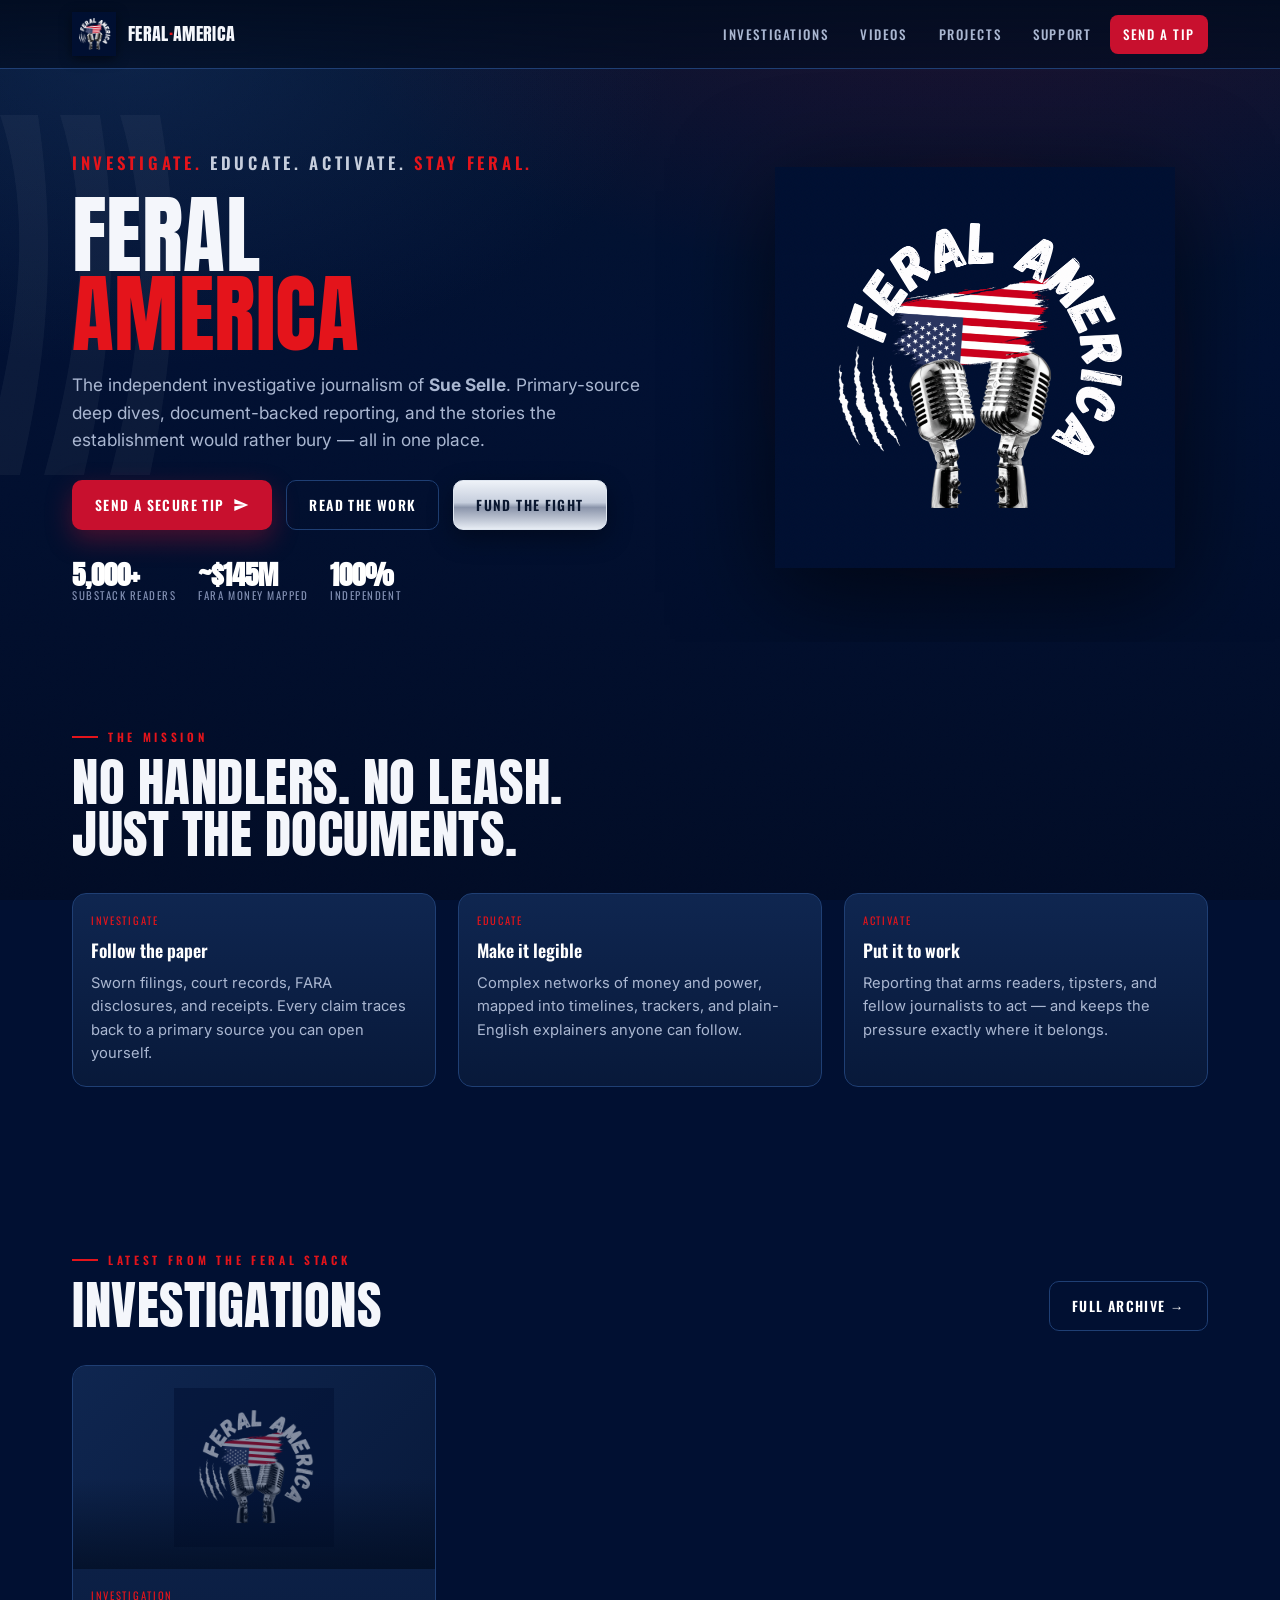
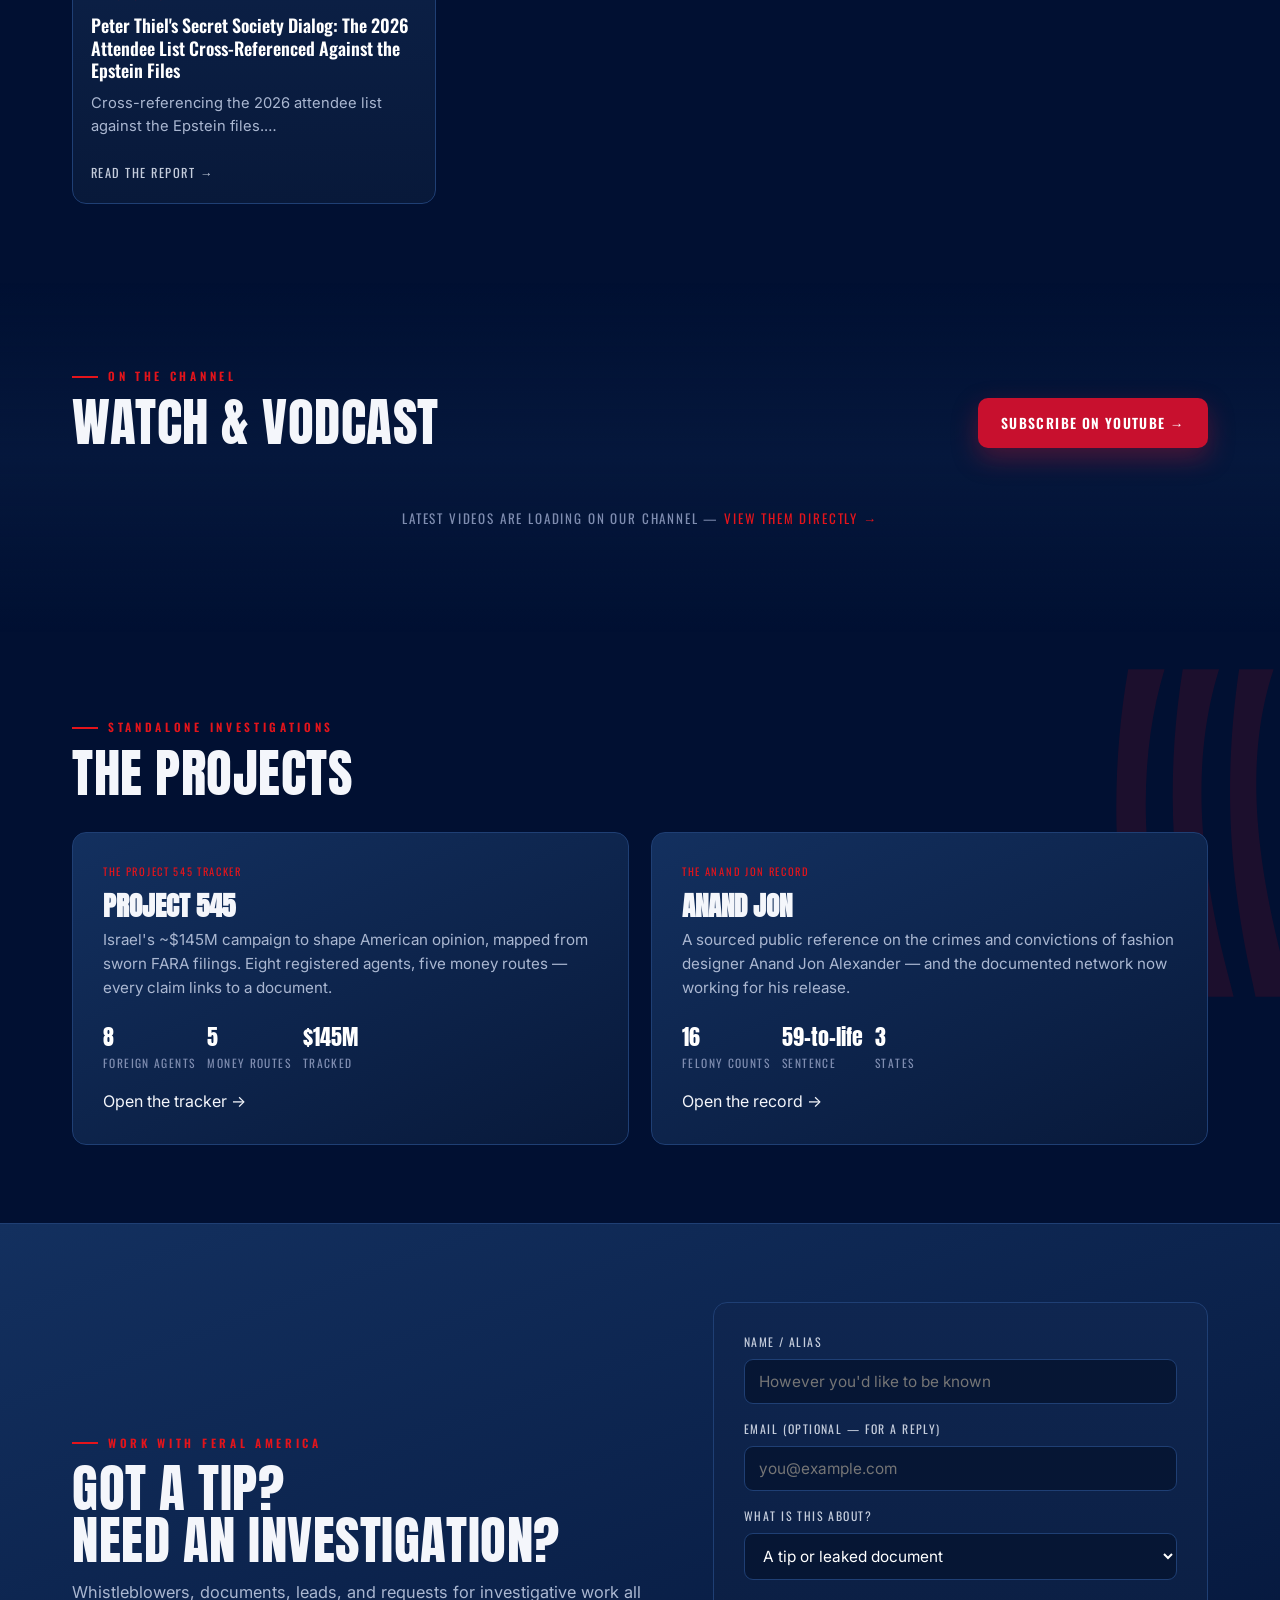
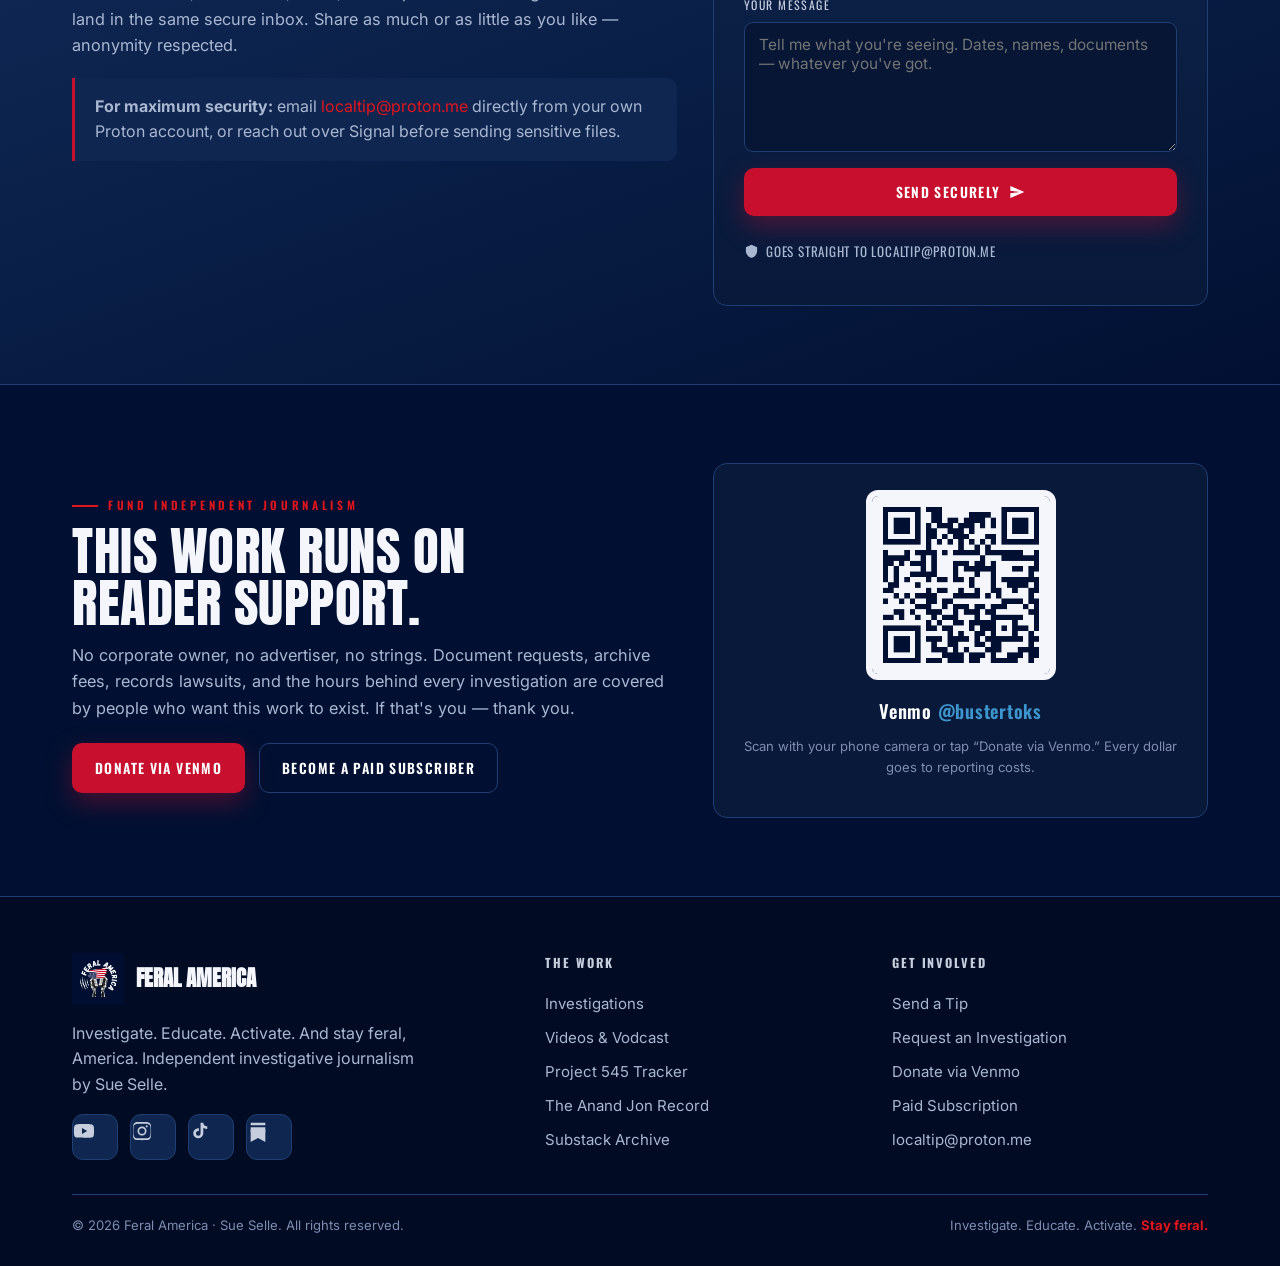
==== stayferalamerica/index.html @ ba4712e1 "Add files via upload" ====
<!DOCTYPE html>
<html lang="en">
<head>
<meta charset="UTF-8">
<meta name="viewport" content="width=device-width, initial-scale=1">
<title>Feral America — Investigate. Educate. Activate.</title>
<meta name="description" content="Feral America is the independent investigative journalism of Sue Selle. Deep dives, primary-source reporting, FARA investigations, and the Epstein files. Investigate. Educate. Activate. And stay feral, America.">
<meta name="author" content="Sue Selle">
<link rel="canonical" href="https://stayferalamerica.com/">
<!-- Open Graph -->
<meta property="og:type" content="website">
<meta property="og:title" content="Feral America — Investigate. Educate. Activate.">
<meta property="og:description" content="Independent investigative journalism by Sue Selle. Every claim links to a document.">
<meta property="og:image" content="https://stayferalamerica.com/assets/feral-logo.png">
<meta property="og:url" content="https://stayferalamerica.com/">
<meta name="twitter:card" content="summary_large_image">
<!-- Icons -->
<link rel="icon" type="image/png" sizes="32x32" href="assets/favicon-32.png">
<link rel="apple-touch-icon" href="assets/apple-touch-icon.png">
<!-- Fonts -->
<link rel="preconnect" href="https://fonts.googleapis.com">
<link rel="preconnect" href="https://fonts.gstatic.com" crossorigin>
<link href="https://fonts.googleapis.com/css2?family=Anton&family=Oswald:wght@400;500;600;700&family=Inter:wght@400;500;600&display=swap" rel="stylesheet">
<link rel="stylesheet" href="css/styles.css">
</head>
<body>

<!-- ============ NAV ============ -->
<header class="nav">
  <div class="nav-inner">
    <a class="brand" href="/">
      <img src="assets/feral-logo.png" alt="Feral America logo">
      <span>FERAL<b>·</b>AMERICA</span>
    </a>
    <button class="nav-toggle" aria-label="Menu">☰</button>
    <nav class="nav-links">
      <a href="#investigations">Investigations</a>
      <a href="#videos">Videos</a>
      <a href="#projects">Projects</a>
      <a href="#support">Support</a>
      <a class="nav-cta" href="#request">Send a Tip</a>
    </nav>
  </div>
</header>

<!-- ============ HERO ============ -->
<section class="hero">
  <div class="claw" style="top:8%;left:-40px" aria-hidden="true">
    <svg width="220" height="360" viewBox="0 0 220 360"><g>
      <path d="M40 0 C70 90 66 200 20 360 L60 360 C96 210 92 96 78 0 Z"/>
      <path d="M100 0 C130 96 126 210 84 360 L124 360 C158 214 156 100 140 0 Z"/>
      <path d="M160 0 C190 100 188 214 150 360 L190 360 C220 218 218 104 200 0 Z"/>
    </g></svg>
  </div>
  <div class="wrap">
    <div class="hero-grid">
      <div class="reveal in">
        <p class="tagline"><b>Investigate.</b> Educate. Activate. <b>Stay feral.</b></p>
        <h1>FERAL<br><span class="red">AMERICA</span></h1>
        <p class="intro">The independent investigative journalism of <strong>Sue Selle</strong>. Primary-source deep dives, document-backed reporting, and the stories the establishment would rather bury — all in one place.</p>
        <div class="hero-cta">
          <a class="btn btn-red" href="#request">Send a Secure Tip
            <svg width="16" height="16" viewBox="0 0 24 24" fill="currentColor"><path d="M2 21l21-9L2 3v7l15 2-15 2z"/></svg>
          </a>
          <a class="btn btn-ghost" href="#investigations">Read the Work</a>
          <a class="btn btn-chrome" href="#support">Fund the Fight</a>
        </div>
        <div class="hero-badges">
          <div class="hero-badge"><b>5,000+</b><span>Substack Readers</span></div>
          <div class="hero-badge"><b>~$145M</b><span>FARA Money Mapped</span></div>
          <div class="hero-badge"><b>100%</b><span>Independent</span></div>
        </div>
      </div>
      <div class="hero-art reveal in">
        <div class="halo"></div>
        <img src="assets/feral-logo.png" alt="Feral America">
      </div>
    </div>
  </div>
</section>

<!-- ============ MISSION ============ -->
<section id="mission">
  <div class="wrap">
    <div class="section-head">
      <div>
        <p class="eyebrow reveal">The Mission</p>
        <h2 class="title reveal">No handlers. No leash.<br>Just the documents.</h2>
      </div>
    </div>
    <div class="grid cols-3">
      <div class="card reveal" style="padding:0">
        <div class="body">
          <span class="kicker">Investigate</span>
          <h3>Follow the paper</h3>
          <p>Sworn filings, court records, FARA disclosures, and receipts. Every claim traces back to a primary source you can open yourself.</p>
        </div>
      </div>
      <div class="card reveal" style="padding:0">
        <div class="body">
          <span class="kicker">Educate</span>
          <h3>Make it legible</h3>
          <p>Complex networks of money and power, mapped into timelines, trackers, and plain-English explainers anyone can follow.</p>
        </div>
      </div>
      <div class="card reveal" style="padding:0">
        <div class="body">
          <span class="kicker">Activate</span>
          <h3>Put it to work</h3>
          <p>Reporting that arms readers, tipsters, and fellow journalists to act — and keeps the pressure exactly where it belongs.</p>
        </div>
      </div>
    </div>
  </div>
</section>

<!-- ============ INVESTIGATIONS (Substack) ============ -->
<section id="investigations">
  <div class="wrap">
    <div class="section-head">
      <div>
        <p class="eyebrow reveal">Latest from the Feral Stack</p>
        <h2 class="title reveal">Investigations</h2>
      </div>
      <a class="btn btn-ghost reveal" href="https://feralamerica.substack.com/archive" target="_blank" rel="noopener">Full Archive →</a>
    </div>
    <div class="grid cols-3" id="substack-feed">
      <div class="skeleton"></div><div class="skeleton"></div><div class="skeleton"></div>
    </div>
  </div>
</section>

<!-- ============ VIDEOS (YouTube) ============ -->
<section id="videos" style="background:linear-gradient(180deg,transparent,rgba(15,38,80,.35),transparent)">
  <div class="wrap">
    <div class="section-head">
      <div>
        <p class="eyebrow reveal">On the Channel</p>
        <h2 class="title reveal">Watch &amp; Vodcast</h2>
      </div>
      <a class="btn btn-red reveal" href="https://www.youtube.com/@feralamerica" target="_blank" rel="noopener">Subscribe on YouTube →</a>
    </div>
    <div class="grid cols-3" id="youtube-feed">
      <div class="skeleton"></div><div class="skeleton"></div><div class="skeleton"></div>
    </div>
  </div>
</section>

<!-- ============ PROJECTS ============ -->
<section id="projects">
  <div class="claw red" style="top:6%;right:-30px;transform:scaleX(-1)" aria-hidden="true">
    <svg width="200" height="330" viewBox="0 0 220 360"><g>
      <path d="M40 0 C70 90 66 200 20 360 L60 360 C96 210 92 96 78 0 Z"/>
      <path d="M100 0 C130 96 126 210 84 360 L124 360 C158 214 156 100 140 0 Z"/>
      <path d="M160 0 C190 100 188 214 150 360 L190 360 C220 218 218 104 200 0 Z"/>
    </g></svg>
  </div>
  <div class="wrap">
    <div class="section-head">
      <div>
        <p class="eyebrow reveal">Standalone Investigations</p>
        <h2 class="title reveal">The Projects</h2>
      </div>
    </div>
    <div class="proj">
      <a class="proj-card reveal" href="project545.html">
        <span class="tag">The Project 545 Tracker</span>
        <h3>Project 545</h3>
        <p>Israel's ~$145M campaign to shape American opinion, mapped from sworn FARA filings. Eight registered agents, five money routes — every claim links to a document.</p>
        <div class="row">
          <div><div class="stat">8</div><div class="statlbl">Foreign Agents</div></div>
          <div><div class="stat">5</div><div class="statlbl">Money Routes</div></div>
          <div><div class="stat">$145M</div><div class="statlbl">Tracked</div></div>
        </div>
        <span class="go" style="margin-top:16px">Open the tracker →</span>
      </a>
      <a class="proj-card reveal" href="anandjon.html">
        <span class="tag">The Anand Jon Record</span>
        <h3>Anand Jon</h3>
        <p>A sourced public reference on the crimes and convictions of fashion designer Anand Jon Alexander — and the documented network now working for his release.</p>
        <div class="row">
          <div><div class="stat">16</div><div class="statlbl">Felony Counts</div></div>
          <div><div class="stat">59-to-life</div><div class="statlbl">Sentence</div></div>
          <div><div class="stat">3</div><div class="statlbl">States</div></div>
        </div>
        <span class="go" style="margin-top:16px">Open the record →</span>
      </a>
    </div>
  </div>
</section>

<!-- ============ REQUEST / TIP ============ -->
<section id="request" class="support">
  <div class="wrap">
    <div class="support-grid">
      <div class="reveal">
        <p class="eyebrow">Work With Feral America</p>
        <h2 class="title">Got a tip?<br>Need an investigation?</h2>
        <p class="lead" style="margin-top:14px">Whistleblowers, documents, leads, and requests for investigative work all land in the same secure inbox. Share as much or as little as you like — anonymity respected.</p>
        <div class="callout" style="margin-top:20px">
          <strong>For maximum security:</strong> email <a href="mailto:localtip@proton.me" style="color:var(--red-bright)">localtip@proton.me</a> directly from your own Proton account, or reach out over Signal before sending sensitive files.
        </div>
      </div>
      <div class="form-card reveal">
        <!-- IMPORTANT: replace the action URL with your Formspree endpoint (see README). -->
        <form id="tip-form" action="https://formspree.io/f/YOUR_FORM_ID" method="POST">
          <div class="field">
            <label for="name">Name / Alias</label>
            <input id="name" name="name" type="text" placeholder="However you'd like to be known" autocomplete="off">
          </div>
          <div class="field">
            <label for="email">Email (optional — for a reply)</label>
            <input id="email" name="email" type="email" placeholder="you@example.com" autocomplete="off">
          </div>
          <div class="field">
            <label for="topic">What is this about?</label>
            <select id="topic" name="topic">
              <option>A tip or leaked document</option>
              <option>Request an investigation</option>
              <option>Media / interview request</option>
              <option>Correction or right of reply</option>
              <option>Something else</option>
            </select>
          </div>
          <div class="field">
            <label for="message">Your message</label>
            <textarea id="message" name="message" placeholder="Tell me what you're seeing. Dates, names, documents — whatever you've got." required></textarea>
          </div>
          <input type="hidden" name="_subject" value="New tip via stayferalamerica.com">
          <input type="text" name="_gotcha" style="display:none" tabindex="-1" autocomplete="off">
          <button class="btn btn-red" type="submit" style="width:100%;justify-content:center">Send Securely
            <svg width="16" height="16" viewBox="0 0 24 24" fill="currentColor"><path d="M2 21l21-9L2 3v7l15 2-15 2z"/></svg>
          </button>
          <p id="form-status" class="form-note"></p>
          <p class="secure" style="margin-top:12px">
            <svg width="15" height="15" viewBox="0 0 24 24" fill="currentColor"><path d="M12 1l9 4v6c0 5-3.8 9.7-9 11-5.2-1.3-9-6-9-11V5l9-4z"/></svg>
            Goes straight to localtip@proton.me
          </p>
        </form>
      </div>
    </div>
  </div>
</section>

<!-- ============ SUPPORT / DONATE ============ -->
<section id="support">
  <div class="wrap">
    <div class="support-grid">
      <div class="reveal">
        <p class="eyebrow">Fund Independent Journalism</p>
        <h2 class="title">This work runs on<br>reader support.</h2>
        <p class="lead" style="margin-top:14px">No corporate owner, no advertiser, no strings. Document requests, archive fees, records lawsuits, and the hours behind every investigation are covered by people who want this work to exist. If that's you — thank you.</p>
        <div class="hero-cta" style="margin-top:22px">
          <a class="btn btn-red" href="https://venmo.com/u/bustertoks" target="_blank" rel="noopener">Donate via Venmo</a>
          <a class="btn btn-ghost" href="https://feralamerica.substack.com/subscribe" target="_blank" rel="noopener">Become a Paid Subscriber</a>
        </div>
      </div>
      <div class="donate-box reveal">
        <img class="qr" src="assets/venmo-qr.png" alt="Venmo QR code for @bustertoks">
        <div class="venmo-handle">Venmo <span class="venmo-blue">@bustertoks</span></div>
        <p class="form-note">Scan with your phone camera or tap “Donate via Venmo.” Every dollar goes to reporting costs.</p>
      </div>
    </div>
  </div>
</section>

<!-- ============ FOOTER ============ -->
<footer class="site">
  <div class="wrap">
    <div class="foot-grid">
      <div class="foot">
        <div class="foot-brand">
          <img src="assets/feral-logo.png" alt="Feral America">
          <b>Feral America</b>
        </div>
        <p style="color:var(--muted);max-width:36ch">Investigate. Educate. Activate. And stay feral, America. Independent investigative journalism by Sue Selle.</p>
        <div class="socials">
          <a class="social-btn" href="https://www.youtube.com/@feralamerica" target="_blank" rel="noopener" aria-label="YouTube">
            <svg viewBox="0 0 24 24"><path d="M23 12s0-3.5-.4-5.1a3 3 0 0 0-2.1-2.1C18.9 4.4 12 4.4 12 4.4s-6.9 0-8.5.4A3 3 0 0 0 1.4 6.9C1 8.5 1 12 1 12s0 3.5.4 5.1a3 3 0 0 0 2.1 2.1c1.6.4 8.5.4 8.5.4s6.9 0 8.5-.4a3 3 0 0 0 2.1-2.1C23 15.5 23 12 23 12zM9.8 15.3V8.7l5.7 3.3-5.7 3.3z"/></svg>
          </a>
          <a class="social-btn" href="https://www.instagram.com/feral_america" target="_blank" rel="noopener" aria-label="Instagram">
            <svg viewBox="0 0 24 24"><path d="M12 2.2c3.2 0 3.6 0 4.9.1 1.2.1 1.8.3 2.2.4.6.2 1 .5 1.4.9.4.4.7.8.9 1.4.2.4.4 1 .4 2.2.1 1.3.1 1.7.1 4.9s0 3.6-.1 4.9c-.1 1.2-.3 1.8-.4 2.2-.2.6-.5 1-.9 1.4-.4.4-.8.7-1.4.9-.4.2-1 .4-2.2.4-1.3.1-1.7.1-4.9.1s-3.6 0-4.9-.1c-1.2-.1-1.8-.3-2.2-.4a3.8 3.8 0 0 1-1.4-.9 3.8 3.8 0 0 1-.9-1.4c-.2-.4-.4-1-.4-2.2C2.2 15.6 2.2 15.2 2.2 12s0-3.6.1-4.9c.1-1.2.3-1.8.4-2.2.2-.6.5-1 .9-1.4.4-.4.8-.7 1.4-.9.4-.2 1-.4 2.2-.4C8.4 2.2 8.8 2.2 12 2.2zm0 1.8c-3.1 0-3.5 0-4.7.1-1.1.1-1.7.2-2.1.4-.5.2-.9.4-1.3.8-.4.4-.6.8-.8 1.3-.2.4-.3 1-.4 2.1C2.6 9.9 2.6 10.3 2.6 12s0 2.1.1 3.3c.1 1.1.2 1.7.4 2.1.2.5.4.9.8 1.3.4.4.8.6 1.3.8.4.2 1 .3 2.1.4 1.2.1 1.6.1 4.7.1s3.5 0 4.7-.1c1.1-.1 1.7-.2 2.1-.4.5-.2.9-.4 1.3-.8.4-.4.6-.8.8-1.3.2-.4.3-1 .4-2.1.1-1.2.1-1.6.1-3.3s0-2.1-.1-3.3c-.1-1.1-.2-1.7-.4-2.1a3.5 3.5 0 0 0-.8-1.3 3.5 3.5 0 0 0-1.3-.8c-.4-.2-1-.3-2.1-.4-1.2-.1-1.6-.1-4.7-.1zm0 3.1a4.9 4.9 0 1 1 0 9.8 4.9 4.9 0 0 1 0-9.8zm0 8a3.1 3.1 0 1 0 0-6.2 3.1 3.1 0 0 0 0 6.2zm6.3-8.2a1.15 1.15 0 1 1-2.3 0 1.15 1.15 0 0 1 2.3 0z"/></svg>
          </a>
          <a class="social-btn" href="https://www.tiktok.com/@feralamerica" target="_blank" rel="noopener" aria-label="TikTok">
            <svg viewBox="0 0 24 24"><path d="M16.6 5.8a4.3 4.3 0 0 1-1-2.8h-3v11.6a2.5 2.5 0 1 1-2.5-2.5c.2 0 .5 0 .7.1V9.1a5.6 5.6 0 0 0-.7-.1A5.5 5.5 0 1 0 15.6 14V8.5a7.3 7.3 0 0 0 4.3 1.4V6.9a4.3 4.3 0 0 1-3.3-1.1z"/></svg>
          </a>
          <a class="social-btn" href="https://feralamerica.substack.com" target="_blank" rel="noopener" aria-label="Substack">
            <svg viewBox="0 0 24 24"><path d="M4 3h16v2.6H4V3zm0 4.8h16V24l-8-4.5L4 24V7.8zm0 2.9V10h16v.7H4z"/><path d="M4 10.6h16v2.6H4z"/></svg>
          </a>
        </div>
      </div>
      <div class="foot">
        <h4>The Work</h4>
        <a href="#investigations">Investigations</a>
        <a href="#videos">Videos &amp; Vodcast</a>
        <a href="project545.html">Project 545 Tracker</a>
        <a href="anandjon.html">The Anand Jon Record</a>
        <a href="https://feralamerica.substack.com/archive" target="_blank" rel="noopener">Substack Archive</a>
      </div>
      <div class="foot">
        <h4>Get Involved</h4>
        <a href="#request">Send a Tip</a>
        <a href="#request">Request an Investigation</a>
        <a href="#support">Donate via Venmo</a>
        <a href="https://feralamerica.substack.com/subscribe" target="_blank" rel="noopener">Paid Subscription</a>
        <a href="mailto:localtip@proton.me">localtip@proton.me</a>
      </div>
    </div>
    <div class="foot-bottom">
      <span>© <span id="year">2026</span> Feral America · Sue Selle. All rights reserved.</span>
      <span>Investigate. Educate. Activate. <strong style="color:var(--red-bright)">Stay feral.</strong></span>
    </div>
  </div>
</footer>

<script src="js/main.js"></script>
<script src="js/feeds.js"></script>
</body>
</html>
---- stayferalamerica/css/styles.css ----
/* =========================================================
   FERAL AMERICA — stayferalamerica.com
   Design system built from the Feral America logo
   Navy #011032 · Flag Red · White · Chrome
   ========================================================= */

:root{
  /* Core palette (sampled from logo) */
  --navy-deepest:#011032;
  --navy:#08193a;
  --navy-panel:#0f2650;
  --navy-panel-2:#13305f;
  --navy-line:#1f3f74;
  --ink:#f4f6fb;
  --muted:#aab7d1;
  --muted-dim:#7f8db0;

  --red:#c8102e;
  --red-bright:#e4141b;
  --red-deep:#8f0b20;

  --silver:#c6cedd;
  --silver-dark:#8a94aa;
  --chrome-grad:linear-gradient(180deg,#eef2f8 0%,#c6cedd 45%,#8a94aa 55%,#e7ecf4 100%);

  --star-blue:#0a3161;

  /* Type */
  --display:"Anton",Impact,"Arial Narrow",sans-serif;
  --stencil:"Oswald",sans-serif;
  --body:"Inter","Helvetica Neue",Arial,sans-serif;

  --radius:14px;
  --radius-sm:9px;
  --shadow:0 18px 46px rgba(0,0,0,.45);
  --shadow-soft:0 8px 24px rgba(0,0,0,.35);
  --maxw:1180px;
  --ease:cubic-bezier(.2,.7,.2,1);
}

*{box-sizing:border-box}
html{scroll-behavior:smooth;-webkit-text-size-adjust:100%}
body{
  margin:0;
  font-family:var(--body);
  color:var(--ink);
  background:var(--navy-deepest);
  line-height:1.6;
  overflow-x:hidden;
  /* subtle grain + radial glow */
  background-image:
    radial-gradient(1200px 600px at 78% -8%, rgba(200,16,46,.16), transparent 60%),
    radial-gradient(900px 520px at 10% 6%, rgba(31,63,116,.35), transparent 60%),
    linear-gradient(180deg,#02132f 0%, #011032 40%, #010c26 100%);
  background-attachment:fixed;
}
img{max-width:100%;display:block}
a{color:inherit;text-decoration:none}
::selection{background:var(--red);color:#fff}

/* Grain overlay */
body::before{
  content:"";position:fixed;inset:0;pointer-events:none;z-index:1;opacity:.05;
  background-image:url("data:image/svg+xml;utf8,<svg xmlns='http://www.w3.org/2000/svg' width='120' height='120'><filter id='n'><feTurbulence type='fractalNoise' baseFrequency='0.85' numOctaves='2' stitchTiles='stitch'/></filter><rect width='100%25' height='100%25' filter='url(%23n)'/></svg>");
  mix-blend-mode:overlay;
}

/* ---------- Layout ---------- */
.wrap{max-width:var(--maxw);margin:0 auto;padding:0 22px;position:relative;z-index:2}
section{position:relative;z-index:2;padding:78px 0}
.section-head{display:flex;align-items:flex-end;justify-content:space-between;gap:20px;flex-wrap:wrap;margin-bottom:34px}
.eyebrow{
  font-family:var(--stencil);font-weight:600;letter-spacing:.32em;text-transform:uppercase;
  font-size:.72rem;color:var(--red-bright);display:inline-flex;align-items:center;gap:10px;margin:0 0 10px
}
.eyebrow::before{content:"";width:26px;height:2px;background:var(--red-bright);display:inline-block}
h2.title{
  font-family:var(--display);font-weight:400;text-transform:uppercase;letter-spacing:.01em;
  font-size:clamp(2rem,4.6vw,3.3rem);line-height:.98;margin:0;color:var(--ink)
}
.lead{color:var(--muted);max-width:60ch;font-size:1.02rem}

/* ---------- Claw marks ---------- */
.claw{position:absolute;pointer-events:none;opacity:.9;z-index:1}
.claw svg{display:block}
.claw path{fill:rgba(255,255,255,.05)}
.claw.red path{fill:rgba(228,20,27,.14)}

/* ---------- Nav ---------- */
header.nav{position:sticky;top:0;z-index:50;backdrop-filter:blur(10px);
  background:linear-gradient(180deg,rgba(2,12,32,.92),rgba(2,12,32,.66));
  border-bottom:1px solid var(--navy-line)}
.nav-inner{max-width:var(--maxw);margin:0 auto;padding:12px 22px;display:flex;align-items:center;gap:18px}
.brand{display:flex;align-items:center;gap:12px;font-family:var(--display);text-transform:uppercase;letter-spacing:.02em}
.brand img{width:44px;height:44px;object-fit:contain;filter:drop-shadow(0 3px 6px rgba(0,0,0,.5))}
.brand span{font-size:1.12rem;line-height:1}
.brand span b{color:var(--red-bright);font-weight:400}
.nav-links{margin-left:auto;display:flex;align-items:center;gap:6px}
.nav-links a{
  font-family:var(--stencil);font-weight:500;text-transform:uppercase;letter-spacing:.12em;font-size:.82rem;
  color:var(--muted);padding:9px 13px;border-radius:8px;transition:color .2s,background .2s}
.nav-links a:hover{color:#fff;background:rgba(255,255,255,.06)}
.nav-cta{background:var(--red)!important;color:#fff!important}
.nav-cta:hover{background:var(--red-bright)!important}
.nav-toggle{display:none;margin-left:auto;background:none;border:1px solid var(--navy-line);color:#fff;
  width:44px;height:40px;border-radius:9px;cursor:pointer;font-size:1.2rem}

/* ---------- Buttons ---------- */
.btn{
  display:inline-flex;align-items:center;gap:9px;cursor:pointer;
  font-family:var(--stencil);font-weight:600;text-transform:uppercase;letter-spacing:.1em;font-size:.86rem;
  padding:13px 22px;border-radius:10px;border:1px solid transparent;transition:transform .15s var(--ease),background .2s,box-shadow .2s}
.btn:hover{transform:translateY(-2px)}
.btn-red{background:var(--red);color:#fff;box-shadow:0 10px 26px rgba(200,16,46,.35)}
.btn-red:hover{background:var(--red-bright)}
.btn-ghost{background:transparent;color:#fff;border-color:var(--navy-line)}
.btn-ghost:hover{border-color:var(--silver);background:rgba(255,255,255,.05)}
.btn-chrome{background:var(--chrome-grad);color:#0a1730;border:1px solid #dfe6f0;box-shadow:var(--shadow-soft)}

/* ---------- Hero ---------- */
.hero{padding:64px 0 40px;position:relative;overflow:hidden}
.hero-grid{display:grid;grid-template-columns:1.15fr .85fr;gap:40px;align-items:center}
.hero h1{
  font-family:var(--display);font-weight:400;text-transform:uppercase;
  font-size:clamp(2.7rem,7vw,5.4rem);line-height:.92;margin:.1em 0 .2em;letter-spacing:.005em}
.hero h1 .stroke{color:transparent;-webkit-text-stroke:2px var(--silver);text-stroke:2px var(--silver)}
.hero h1 .red{color:var(--red-bright)}
.tagline{font-family:var(--stencil);font-weight:600;text-transform:uppercase;letter-spacing:.22em;
  color:var(--silver);font-size:clamp(.8rem,1.7vw,1.05rem);margin-bottom:18px}
.tagline b{color:var(--red-bright);font-weight:600}
.hero p.intro{color:var(--muted);font-size:1.08rem;max-width:52ch;margin:0 0 26px}
.hero-cta{display:flex;gap:14px;flex-wrap:wrap}
.hero-badges{display:flex;gap:22px;margin-top:30px;flex-wrap:wrap}
.hero-badge{display:flex;flex-direction:column;line-height:1.1}
.hero-badge b{font-family:var(--display);font-size:1.7rem;color:#fff}
.hero-badge span{font-family:var(--stencil);text-transform:uppercase;letter-spacing:.14em;font-size:.68rem;color:var(--muted-dim)}
.hero-art{position:relative;display:flex;justify-content:center;align-items:center}
.hero-art .halo{position:absolute;width:118%;height:118%;border-radius:50%;
  background:radial-gradient(circle,rgba(200,16,46,.28),transparent 62%);filter:blur(6px)}
.hero-art img{width:min(430px,86%);position:relative;filter:drop-shadow(0 24px 50px rgba(0,0,0,.6))}

/* ---------- Cards / grids ---------- */
.grid{display:grid;gap:22px}
.grid.cols-3{grid-template-columns:repeat(3,1fr)}
.grid.cols-2{grid-template-columns:repeat(2,1fr)}

.card{
  background:linear-gradient(180deg,var(--navy-panel),var(--navy));
  border:1px solid var(--navy-line);border-radius:var(--radius);overflow:hidden;
  display:flex;flex-direction:column;transition:transform .2s var(--ease),border-color .2s,box-shadow .2s;position:relative}
.card:hover{transform:translateY(-4px);border-color:var(--red);box-shadow:var(--shadow)}
.card .thumb{aspect-ratio:16/9;background:#0a1c3d center/cover no-repeat;position:relative;overflow:hidden}
.card .thumb::after{content:"";position:absolute;inset:0;background:linear-gradient(180deg,transparent 55%,rgba(1,12,32,.7))}
.card .thumb.ph{display:flex;align-items:center;justify-content:center;background:linear-gradient(135deg,#0f2650,#08193a)}
.card .thumb.ph img{width:44%;opacity:.5}
.card .body{padding:18px 18px 20px;display:flex;flex-direction:column;gap:10px;flex:1}
.card .kicker{font-family:var(--stencil);text-transform:uppercase;letter-spacing:.16em;font-size:.66rem;color:var(--red-bright)}
.card h3{font-family:var(--stencil);font-weight:600;font-size:1.12rem;line-height:1.25;margin:0;color:#fff}
.card p{color:var(--muted);font-size:.92rem;margin:0;flex:1}
.card .meta{display:flex;align-items:center;gap:10px;color:var(--muted-dim);font-size:.78rem;
  font-family:var(--stencil);text-transform:uppercase;letter-spacing:.1em}
.card .go{font-family:var(--stencil);text-transform:uppercase;letter-spacing:.12em;font-size:.78rem;
  color:var(--silver);display:inline-flex;align-items:center;gap:7px;margin-top:4px}
.card:hover .go{color:var(--red-bright)}
.play{position:absolute;left:14px;bottom:14px;width:46px;height:46px;border-radius:50%;
  background:rgba(200,16,46,.92);display:flex;align-items:center;justify-content:center;box-shadow:0 6px 18px rgba(0,0,0,.5);z-index:2}
.play svg{width:18px;height:18px;fill:#fff;margin-left:2px}

.feed-status{grid-column:1/-1;text-align:center;color:var(--muted-dim);padding:26px;
  font-family:var(--stencil);letter-spacing:.14em;text-transform:uppercase;font-size:.82rem}
.skeleton{background:linear-gradient(90deg,#0f2650,#16346a,#0f2650);background-size:200% 100%;
  animation:shimmer 1.3s infinite;min-height:280px;border-radius:var(--radius);border:1px solid var(--navy-line)}
@keyframes shimmer{0%{background-position:200% 0}100%{background-position:-200% 0}}

/* ---------- Projects ---------- */
.proj{display:grid;grid-template-columns:repeat(2,1fr);gap:22px}
.proj-card{position:relative;border-radius:var(--radius);overflow:hidden;border:1px solid var(--navy-line);
  background:linear-gradient(155deg,var(--navy-panel-2),var(--navy));padding:30px;min-height:230px;display:flex;flex-direction:column;
  transition:transform .2s var(--ease),border-color .2s,box-shadow .2s}
.proj-card:hover{transform:translateY(-4px);border-color:var(--red);box-shadow:var(--shadow)}
.proj-card .tag{font-family:var(--stencil);text-transform:uppercase;letter-spacing:.16em;font-size:.66rem;color:var(--red-bright);margin-bottom:12px}
.proj-card h3{font-family:var(--display);text-transform:uppercase;font-size:1.7rem;margin:0 0 8px;line-height:1}
.proj-card p{color:var(--muted);margin:0 0 18px;flex:1;font-size:.95rem}
.proj-card .row{display:flex;gap:12px;flex-wrap:wrap}
.proj-card .stat{font-family:var(--display);font-size:1.4rem;color:#fff}
.proj-card .statlbl{color:var(--muted-dim);font-size:.72rem;font-family:var(--stencil);text-transform:uppercase;letter-spacing:.12em}

/* ---------- Support ---------- */
.support{background:linear-gradient(160deg,var(--navy-panel-2),var(--navy-deepest));
  border-top:1px solid var(--navy-line);border-bottom:1px solid var(--navy-line)}
.support-grid{display:grid;grid-template-columns:1.1fr .9fr;gap:36px;align-items:center}
.donate-box{background:var(--navy);border:1px solid var(--navy-line);border-radius:var(--radius);padding:26px;text-align:center}
.donate-box img.qr{width:190px;margin:0 auto 16px;border-radius:12px;border:6px solid #f4f6fb;background:#fff}
.venmo-handle{font-family:var(--stencil);font-weight:600;font-size:1.15rem;color:#fff;letter-spacing:.04em}
.venmo-blue{color:#3d95ce}

/* ---------- Forms ---------- */
.form-card{background:linear-gradient(180deg,var(--navy-panel),var(--navy));border:1px solid var(--navy-line);
  border-radius:var(--radius);padding:30px}
.field{margin-bottom:16px;display:flex;flex-direction:column;gap:7px}
.field label{font-family:var(--stencil);text-transform:uppercase;letter-spacing:.12em;font-size:.74rem;color:var(--silver)}
.field input,.field textarea,.field select{
  background:#061634;border:1px solid var(--navy-line);border-radius:9px;color:#fff;padding:12px 14px;font-family:var(--body);font-size:.96rem;transition:border-color .2s,box-shadow .2s}
.field input:focus,.field textarea:focus,.field select:focus{outline:none;border-color:var(--red);box-shadow:0 0 0 3px rgba(200,16,46,.2)}
.field textarea{min-height:130px;resize:vertical}
.form-note{color:var(--muted-dim);font-size:.82rem;margin-top:10px}
.secure{display:inline-flex;align-items:center;gap:7px;color:var(--muted);font-size:.82rem;font-family:var(--stencil);letter-spacing:.06em;text-transform:uppercase}

/* ---------- Footer ---------- */
footer.site{background:#010b24;border-top:1px solid var(--navy-line);padding:56px 0 30px;position:relative;z-index:2}
.foot-grid{display:grid;grid-template-columns:1.4fr 1fr 1fr;gap:30px;margin-bottom:34px}
.foot-brand{display:flex;align-items:center;gap:12px;margin-bottom:14px}
.foot-brand img{width:52px}
.foot-brand b{font-family:var(--display);text-transform:uppercase;font-size:1.3rem}
.foot h4{font-family:var(--stencil);text-transform:uppercase;letter-spacing:.16em;font-size:.78rem;color:var(--silver);margin:0 0 14px}
.foot a{color:var(--muted);display:block;padding:5px 0;transition:color .2s;font-size:.94rem}
.foot a:hover{color:var(--red-bright)}
.socials{display:flex;gap:12px;flex-wrap:wrap;margin-top:8px}
.social-btn{width:46px;height:46px;border-radius:11px;border:1px solid var(--navy-line);display:flex;align-items:center;justify-content:center;
  background:var(--navy-panel);transition:transform .15s var(--ease),border-color .2s,background .2s}
.social-btn:hover{transform:translateY(-3px);border-color:var(--red);background:var(--navy-panel-2)}
.social-btn svg{width:22px;height:22px;fill:var(--silver)}
.social-btn:hover svg{fill:#fff}
.foot-bottom{border-top:1px solid var(--navy-line);padding-top:20px;display:flex;justify-content:space-between;gap:14px;flex-wrap:wrap;
  color:var(--muted-dim);font-size:.82rem}

/* ---------- Reveal ---------- */
.reveal{opacity:0;transform:translateY(22px);transition:opacity .6s var(--ease),transform .6s var(--ease)}
.reveal.in{opacity:1;transform:none}

/* ---------- Subpage hero ---------- */
.page-hero{padding:70px 0 30px;position:relative;overflow:hidden}
.page-hero h1{font-family:var(--display);text-transform:uppercase;font-size:clamp(2.4rem,6vw,4.4rem);line-height:.95;margin:.1em 0 .2em}
.page-hero .red{color:var(--red-bright)}
.back-link{font-family:var(--stencil);text-transform:uppercase;letter-spacing:.14em;font-size:.78rem;color:var(--muted);display:inline-flex;gap:8px;align-items:center;margin-bottom:14px}
.back-link:hover{color:var(--red-bright)}
.prose{max-width:74ch}
.prose p{color:var(--muted);margin:0 0 16px;font-size:1.02rem}
.prose h3{font-family:var(--stencil);font-weight:600;text-transform:uppercase;letter-spacing:.06em;color:#fff;margin:30px 0 10px;font-size:1.25rem}
.prose ul{color:var(--muted);padding-left:20px}
.prose li{margin:7px 0}
.callout{background:var(--navy-panel);border-left:3px solid var(--red);border-radius:0 10px 10px 0;padding:16px 20px;margin:22px 0;color:var(--muted)}

/* ---------- Responsive ---------- */
@media(max-width:900px){
  .hero-grid{grid-template-columns:1fr;text-align:center}
  .hero-art{order:-1}
  .hero-cta,.hero-badges{justify-content:center}
  .hero p.intro{margin-left:auto;margin-right:auto}
  .support-grid,.grid.cols-3,.grid.cols-2,.proj,.foot-grid{grid-template-columns:1fr}
  .nav-links{display:none;position:absolute;top:100%;left:0;right:0;flex-direction:column;align-items:stretch;
    background:#02122e;border-bottom:1px solid var(--navy-line);padding:10px 16px 16px}
  .nav-links.open{display:flex}
  .nav-links a{padding:12px 10px}
  .nav-toggle{display:block}
}
@media(max-width:560px){
  section{padding:56px 0}
  .foot-bottom{flex-direction:column}
}
@media(prefers-reduced-motion:reduce){*{animation:none!important;transition:none!important}.reveal{opacity:1;transform:none}}
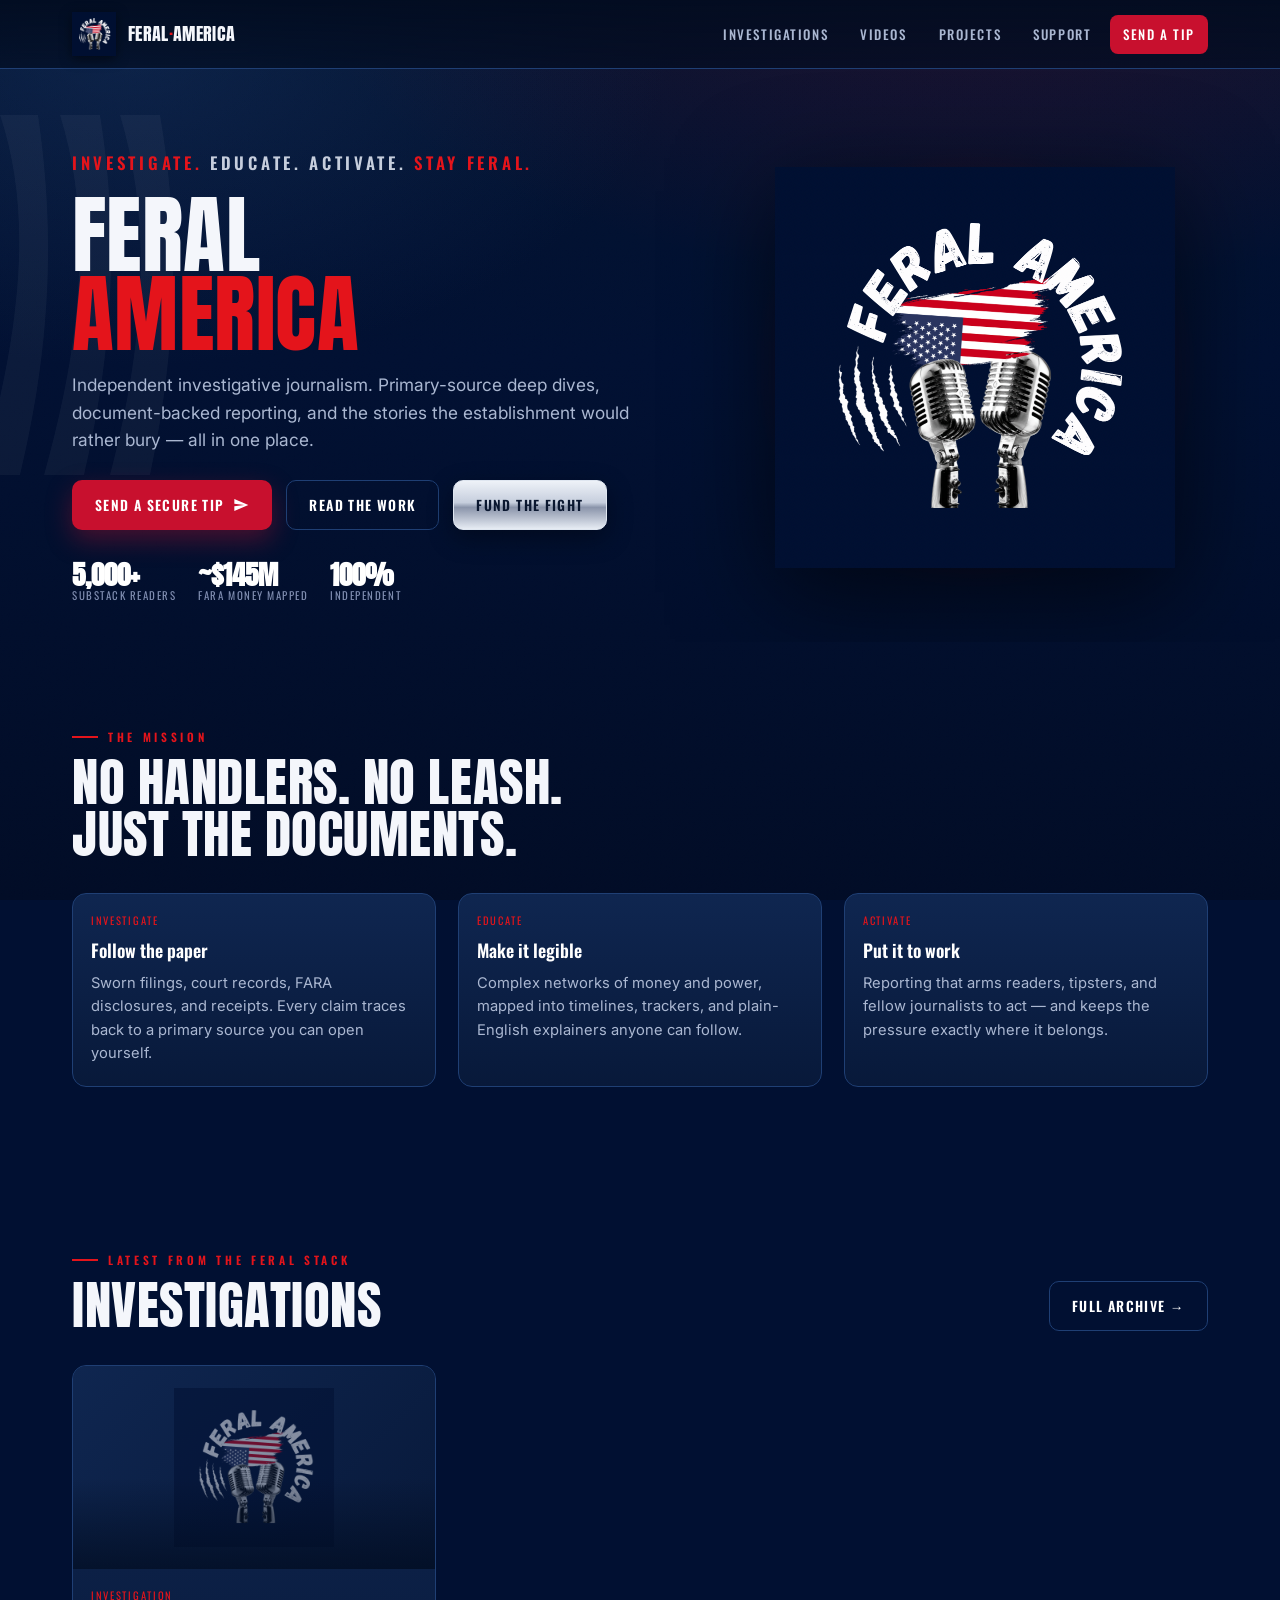
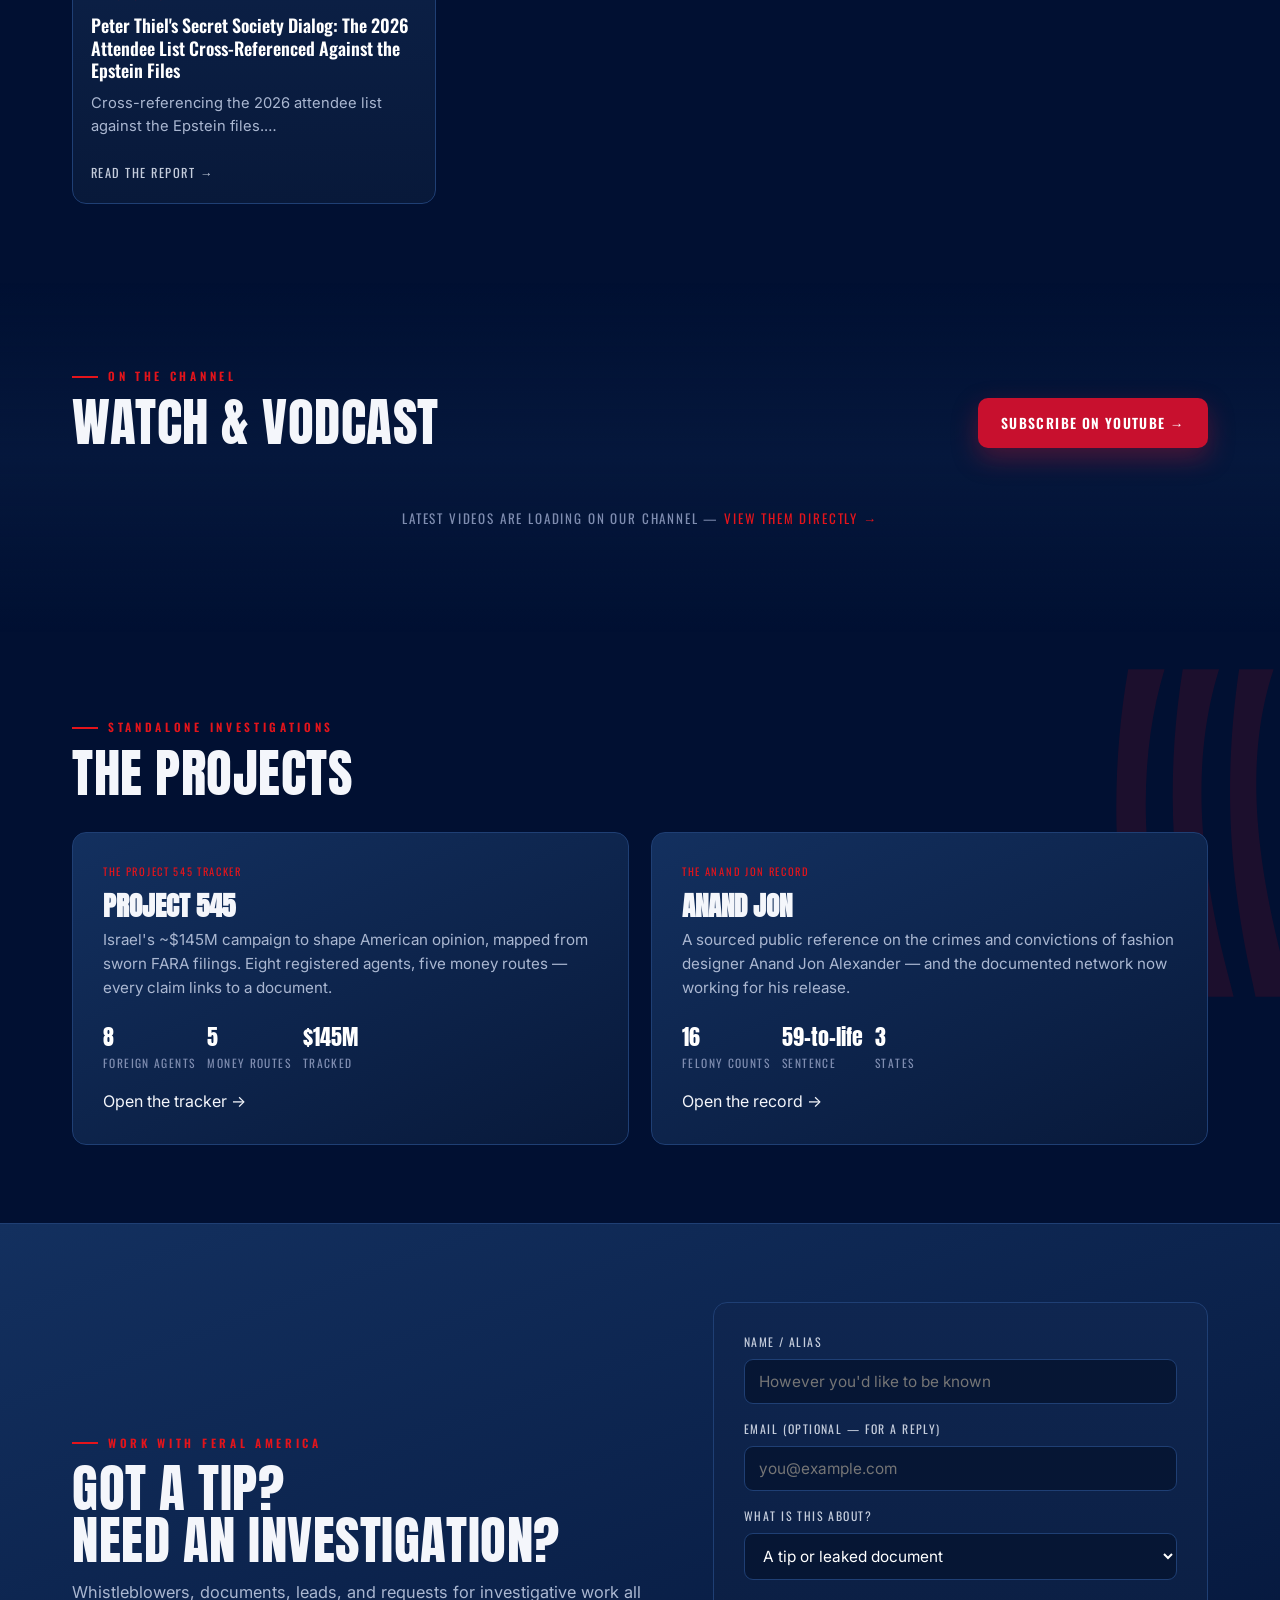
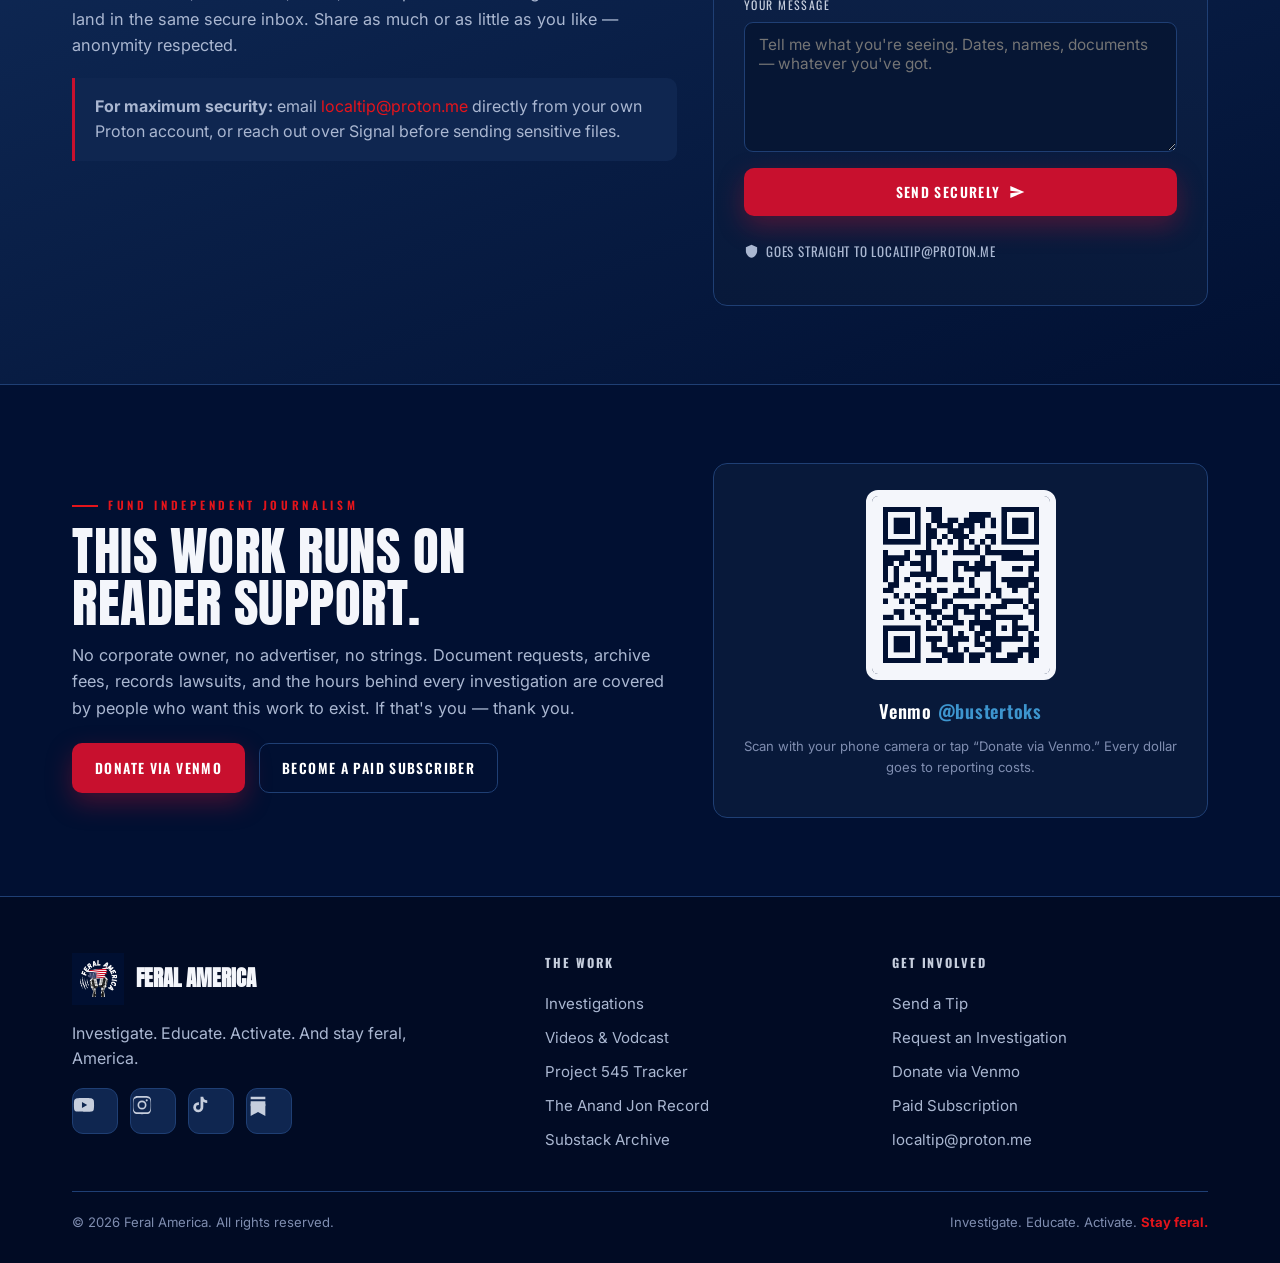
==== commit e3d37edf: "Remove personal name from the site Drops the byline name from murdaugh.html and the name from meta t" ====
--- a/stayferalamerica/index.html
+++ b/stayferalamerica/index.html
@@ -4,13 +4,13 @@
 <meta charset="UTF-8">
 <meta name="viewport" content="width=device-width, initial-scale=1">
 <title>Feral America — Investigate. Educate. Activate.</title>
-<meta name="description" content="Feral America is the independent investigative journalism of Sue Selle. Deep dives, primary-source reporting, FARA investigations, and the Epstein files. Investigate. Educate. Activate. And stay feral, America.">
-<meta name="author" content="Sue Selle">
+<meta name="description" content="Feral America is independent investigative journalism. Deep dives, primary-source reporting, FARA investigations, and the Epstein files. Investigate. Educate. Activate. And stay feral, America.">
+<meta name="author" content="Feral America">
 <link rel="canonical" href="https://stayferalamerica.com/">
 <!-- Open Graph -->
 <meta property="og:type" content="website">
 <meta property="og:title" content="Feral America — Investigate. Educate. Activate.">
-<meta property="og:description" content="Independent investigative journalism by Sue Selle. Every claim links to a document.">
+<meta property="og:description" content="Independent investigative journalism. Every claim links to a document.">
 <meta property="og:image" content="https://stayferalamerica.com/assets/feral-logo.png">
 <meta property="og:url" content="https://stayferalamerica.com/">
 <meta name="twitter:card" content="summary_large_image">
@@ -57,7 +57,7 @@
       <div class="reveal in">
         <p class="tagline"><b>Investigate.</b> Educate. Activate. <b>Stay feral.</b></p>
         <h1>FERAL<br><span class="red">AMERICA</span></h1>
-        <p class="intro">The independent investigative journalism of <strong>Sue Selle</strong>. Primary-source deep dives, document-backed reporting, and the stories the establishment would rather bury — all in one place.</p>
+        <p class="intro">Independent investigative journalism. Primary-source deep dives, document-backed reporting, and the stories the establishment would rather bury — all in one place.</p>
         <div class="hero-cta">
           <a class="btn btn-red" href="#request">Send a Secure Tip
             <svg width="16" height="16" viewBox="0 0 24 24" fill="currentColor"><path d="M2 21l21-9L2 3v7l15 2-15 2z"/></svg>
@@ -273,7 +273,7 @@
           <img src="assets/feral-logo.png" alt="Feral America">
           <b>Feral America</b>
         </div>
-        <p style="color:var(--muted);max-width:36ch">Investigate. Educate. Activate. And stay feral, America. Independent investigative journalism by Sue Selle.</p>
+        <p style="color:var(--muted);max-width:36ch">Investigate. Educate. Activate. And stay feral, America.</p>
         <div class="socials">
           <a class="social-btn" href="https://www.youtube.com/@feralamerica" target="_blank" rel="noopener" aria-label="YouTube">
             <svg viewBox="0 0 24 24"><path d="M23 12s0-3.5-.4-5.1a3 3 0 0 0-2.1-2.1C18.9 4.4 12 4.4 12 4.4s-6.9 0-8.5.4A3 3 0 0 0 1.4 6.9C1 8.5 1 12 1 12s0 3.5.4 5.1a3 3 0 0 0 2.1 2.1c1.6.4 8.5.4 8.5.4s6.9 0 8.5-.4a3 3 0 0 0 2.1-2.1C23 15.5 23 12 23 12zM9.8 15.3V8.7l5.7 3.3-5.7 3.3z"/></svg>
@@ -307,7 +307,7 @@
       </div>
     </div>
     <div class="foot-bottom">
-      <span>© <span id="year">2026</span> Feral America · Sue Selle. All rights reserved.</span>
+      <span>© <span id="year">2026</span> Feral America. All rights reserved.</span>
       <span>Investigate. Educate. Activate. <strong style="color:var(--red-bright)">Stay feral.</strong></span>
     </div>
   </div>
